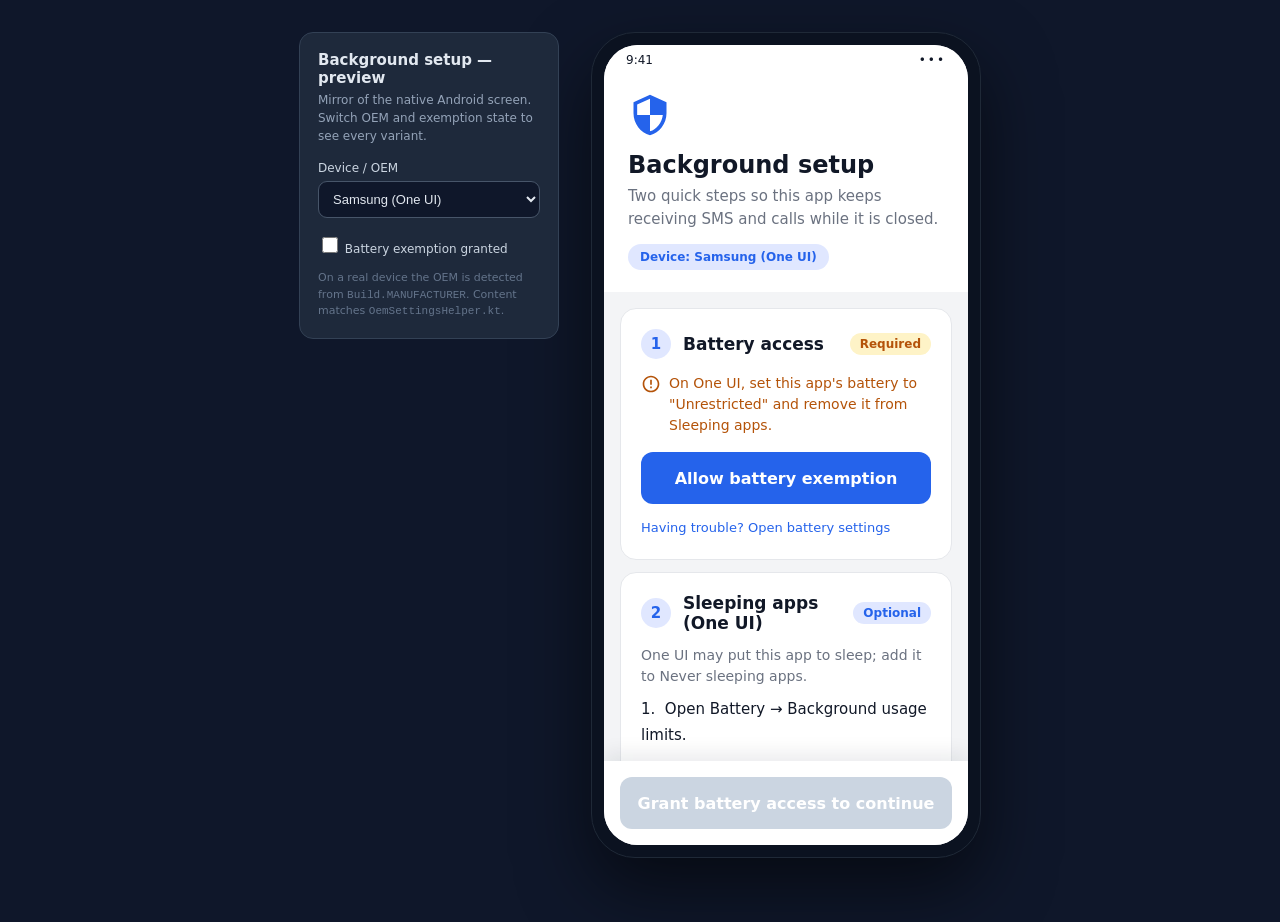
==== docs/oem-guide-preview.html @ 84d84517 "Android: redesign OEM background-setup screen and make it OEM-specific - New card-based UI with head" ====
<!doctype html>
<html lang="en">
<head>
<meta charset="utf-8" />
<meta name="viewport" content="width=device-width, initial-scale=1" />
<title>Background setup — UI preview</title>
<style>
  :root {
    --bg_app: #F3F4F6;
    --surface: #FFFFFF;
    --border: #E5E7EB;
    --brand: #2563EB;
    --brand_soft: #E0E7FF;
    --success: #16A34A;
    --success_soft: #DCFCE7;
    --warning: #B45309;
    --warning_soft: #FEF3C7;
    --disabled: #CBD5E1;
    --text_primary: #111827;
    --text_secondary: #6B7280;
  }
  * { box-sizing: border-box; }
  body {
    margin: 0;
    min-height: 100vh;
    background: #0f172a;
    font-family: Roboto, system-ui, -apple-system, Segoe UI, Helvetica, Arial, sans-serif;
    display: flex;
    align-items: flex-start;
    justify-content: center;
    gap: 32px;
    padding: 32px 24px 64px;
    flex-wrap: wrap;
  }

  /* Controls panel */
  .controls {
    width: 260px;
    color: #e2e8f0;
    background: #1e293b;
    border: 1px solid #334155;
    border-radius: 14px;
    padding: 18px;
    position: sticky;
    top: 32px;
  }
  .controls h1 { font-size: 15px; margin: 0 0 4px; }
  .controls p { font-size: 12px; color: #94a3b8; margin: 0 0 16px; line-height: 1.5; }
  .controls label { display: block; font-size: 12px; color: #cbd5e1; margin-bottom: 6px; }
  .controls select {
    width: 100%; padding: 9px 10px; border-radius: 9px;
    border: 1px solid #475569; background: #0f172a; color: #e2e8f0; font-size: 13px;
  }
  .toggle { display: flex; align-items: center; gap: 9px; margin-top: 16px; cursor: pointer; font-size: 13px; color: #e2e8f0; }
  .toggle input { width: 16px; height: 16px; accent-color: #2563EB; }
  .hint { font-size: 11px; color: #64748b; margin-top: 14px; line-height: 1.5; }

  /* Phone frame */
  .phone {
    width: 390px;
    background: #0b1220;
    border-radius: 44px;
    padding: 12px;
    box-shadow: 0 30px 70px rgba(0,0,0,.55);
    border: 1px solid #1f2937;
  }
  .screen {
    background: var(--bg_app);
    border-radius: 34px;
    overflow: hidden;
    height: 800px;
    display: flex;
    flex-direction: column;
    position: relative;
  }
  .statusbar {
    height: 30px; flex: 0 0 auto;
    display: flex; align-items: center; justify-content: space-between;
    padding: 0 22px; font-size: 12px; color: var(--text_primary);
    background: var(--surface);
  }
  .statusbar .dots { letter-spacing: 2px; }

  header {
    background: var(--surface);
    padding: 18px 24px 22px;
    flex: 0 0 auto;
  }
  header .shield { width: 44px; height: 44px; display: block; }
  header h2 { margin: 14px 0 0; font-size: 24px; color: var(--text_primary); }
  header .sub { margin: 6px 0 0; font-size: 15px; line-height: 1.5; color: var(--text_secondary); }
  header .device-chip {
    display: inline-block; margin-top: 14px;
    background: var(--brand_soft); color: var(--brand);
    font-size: 12px; font-weight: 700;
    padding: 6px 12px; border-radius: 20px;
  }

  main { flex: 1 1 auto; overflow-y: auto; padding: 16px; }
  main::-webkit-scrollbar { width: 0; }

  .card {
    background: var(--surface);
    border: 1px solid var(--border);
    border-radius: 16px;
    padding: 20px;
  }
  .card + .card { margin-top: 12px; }

  .card-head { display: flex; align-items: center; gap: 12px; }
  .badge {
    width: 30px; height: 30px; flex: 0 0 auto; border-radius: 50%;
    background: var(--brand_soft); color: var(--brand);
    display: flex; align-items: center; justify-content: center;
    font-size: 15px; font-weight: 700;
  }
  .card-title { flex: 1 1 auto; font-size: 17px; font-weight: 700; color: var(--text_primary); }
  .chip {
    font-size: 12px; font-weight: 700; padding: 4px 10px; border-radius: 20px; white-space: nowrap;
  }
  .chip.required { background: var(--warning_soft); color: var(--warning); }
  .chip.granted { background: var(--success_soft); color: var(--success); }
  .chip.optional { background: var(--brand_soft); color: var(--brand); }

  .status-row { display: flex; gap: 8px; margin-top: 14px; align-items: flex-start; }
  .status-row svg { width: 20px; height: 20px; flex: 0 0 auto; margin-top: 1px; }
  .status-text { font-size: 14px; line-height: 1.5; }
  .status-text.required { color: var(--warning); }
  .status-text.granted { color: var(--success); }

  .btn {
    width: 100%; height: 52px; border-radius: 12px; border: none;
    font-size: 16px; font-weight: 700; cursor: pointer; margin-top: 16px;
    font-family: inherit;
  }
  .btn.primary { background: var(--brand); color: #fff; }
  .btn.primary:disabled { background: var(--disabled); cursor: not-allowed; }
  .btn.secondary { background: var(--surface); color: var(--brand); border: 1.5px solid var(--brand); }

  .link { display: inline-block; margin-top: 12px; padding: 4px 0; font-size: 13px; color: var(--brand); text-decoration: none; }

  .step2-body { margin: 12px 0 0; font-size: 14px; line-height: 1.5; color: var(--text_secondary); }
  .steps { margin: 10px 0 0; font-size: 15px; line-height: 1.7; color: var(--text_primary); }
  .steps div + div { margin-top: 10px; }

  .footnote { margin: 16px 4px 0; font-size: 13px; line-height: 1.5; color: var(--text_secondary); }

  footer {
    flex: 0 0 auto; background: var(--surface); padding: 16px;
    box-shadow: 0 -8px 18px rgba(15,23,42,.08);
  }
  footer .btn { margin-top: 0; }

  .svg-hidden { display: none; }
</style>
</head>
<body>

<div class="controls">
  <h1>Background setup — preview</h1>
  <p>Mirror of the native Android screen. Switch OEM and exemption state to see every variant.</p>
  <label for="oem">Device / OEM</label>
  <select id="oem"></select>
  <label class="toggle"><input type="checkbox" id="granted" /> Battery exemption granted</label>
  <div class="hint">On a real device the OEM is detected from <code>Build.MANUFACTURER</code>. Content matches <code>OemSettingsHelper.kt</code>.</div>
</div>

<div class="phone">
  <div class="screen">
    <div class="statusbar"><span>9:41</span><span class="dots">•••</span></div>

    <header>
      <svg class="shield" viewBox="0 0 24 24" fill="#2563EB" aria-hidden="true">
        <path d="M12,1L3,5v6c0,5.55 3.84,10.74 9,12 5.16,-1.26 9,-6.45 9,-12V5l-9,-4zM12,11.99h7c-0.53,4.12 -3.28,7.79 -7,8.94V12H5V6.3l7,-3.11v8.8z"/>
      </svg>
      <h2>Background setup</h2>
      <p class="sub">Two quick steps so this app keeps receiving SMS and calls while it is closed.</p>
      <span class="device-chip" id="deviceChip">Device: Android</span>
    </header>

    <main>
      <!-- Step 1 -->
      <section class="card">
        <div class="card-head">
          <div class="badge">1</div>
          <div class="card-title">Battery access</div>
          <div class="chip required" id="chip1">Required</div>
        </div>
        <div class="status-row">
          <svg id="iconError" viewBox="0 0 24 24" fill="#B45309" aria-hidden="true">
            <path d="M11,15h2v2h-2zM11,7h2v6h-2zM11.99,2C6.47,2 2,6.48 2,12s4.47,10 9.99,10C17.52,22 22,17.52 22,12S17.52,2 11.99,2zM12,20c-4.42,0 -8,-3.58 -8,-8s3.58,-8 8,-8 8,3.58 8,8 -3.58,8 -8,8z"/>
          </svg>
          <svg id="iconCheck" class="svg-hidden" viewBox="0 0 24 24" fill="#16A34A" aria-hidden="true">
            <path d="M12,2C6.48,2 2,6.48 2,12s4.48,10 10,10 10,-4.48 10,-10S17.52,2 12,2zM10,17l-5,-5 1.41,-1.41L10,14.17l7.59,-7.59L19,8l-9,9z"/>
          </svg>
          <div class="status-text required" id="status1">Set this app's battery usage to "Unrestricted" or "Don't optimize".</div>
        </div>
        <button class="btn primary" id="grantBtn">Allow battery exemption</button>
        <a class="link" id="troubleLink" href="#" onclick="return false">Having trouble? Open battery settings</a>
      </section>

      <!-- Step 2 -->
      <section class="card">
        <div class="card-head">
          <div class="badge">2</div>
          <div class="card-title" id="step2Title">Autostart</div>
          <div class="chip optional">Optional</div>
        </div>
        <p class="step2-body" id="step2Body">Some devices need an Autostart or Startup manager entry.</p>
        <div class="steps" id="steps"></div>
        <button class="btn secondary" id="autostartBtn">Open autostart settings</button>
      </section>

      <p class="footnote">You can change these permissions anytime in your phone settings.</p>
    </main>

    <footer>
      <button class="btn primary" id="continueBtn" disabled>Grant battery access to continue</button>
    </footer>
  </div>
</div>

<script>
const GUIDES = {
  xiaomi: {
    name: "Xiaomi / Redmi / POCO (MIUI)",
    batteryHint: "On MIUI, set this app to \"No restrictions\" under Battery → App battery saver.",
    autostartTitle: "Autostart (MIUI Security)",
    autostartHint: "MIUI blocks background apps unless Autostart is enabled in the Security app.",
    steps: [
      "Open Security → Permissions → Autostart and enable this app.",
      "In Battery → App battery saver, choose \"No restrictions\".",
      "In Recents, lock this app's card so it isn't cleared."
    ]
  },
  huawei: {
    name: "Huawei / Honor (EMUI)",
    batteryHint: "On EMUI, turn off \"Manage automatically\" in Battery → App launch for this app.",
    autostartTitle: "App launch (EMUI)",
    autostartHint: "EMUI needs App launch and Run in background enabled for background apps.",
    steps: [
      "Open App launch and turn off \"Manage automatically\".",
      "Enable Auto-launch, Secondary launch and Run in background.",
      "Disable \"Power-intensive prompt\" in Battery settings."
    ]
  },
  oppo: {
    name: "OPPO / Realme (ColorOS)",
    batteryHint: "On ColorOS, allow background running for this app in Battery settings.",
    autostartTitle: "Startup manager (ColorOS)",
    autostartHint: "ColorOS needs Auto-start and background running enabled.",
    steps: [
      "Open Startup manager and allow this app to auto-start.",
      "In Battery → this app, enable \"Allow background running\".",
      "Lock this app in Recents."
    ]
  },
  vivo: {
    name: "Vivo / iQOO",
    batteryHint: "On Vivo, allow background power consumption for this app.",
    autostartTitle: "Autostart (Vivo)",
    autostartHint: "Vivo needs Autostart and background power enabled.",
    steps: [
      "Enable Autostart for this app.",
      "In Battery → Background power consumption management, allow this app.",
      "Turn off high background power warnings."
    ]
  },
  samsung: {
    name: "Samsung (One UI)",
    batteryHint: "On One UI, set this app's battery to \"Unrestricted\" and remove it from Sleeping apps.",
    autostartTitle: "Sleeping apps (One UI)",
    autostartHint: "One UI may put this app to sleep; add it to Never sleeping apps.",
    steps: [
      "Open Battery → Background usage limits.",
      "Remove this app from \"Sleeping apps\" and add it to \"Never sleeping apps\".",
      "In Apps → this app → Battery, choose \"Unrestricted\"."
    ]
  },
  oneplus: {
    name: "OnePlus (OxygenOS)",
    batteryHint: "On OxygenOS, set battery optimization to \"Don't optimize\" for this app.",
    autostartTitle: "Auto-launch (OxygenOS)",
    autostartHint: "OxygenOS needs Auto-launch enabled for background apps.",
    steps: [
      "Enable Auto-launch for this app.",
      "In Battery optimization, choose \"Don't optimize\".",
      "Allow background activity."
    ]
  },
  asus: {
    name: "ASUS",
    batteryHint: "On ASUS, disable deep sleep and allow background activity.",
    autostartTitle: "Auto-start Manager (ASUS)",
    autostartHint: "ASUS needs Auto-start and no deep sleep for background apps.",
    steps: [
      "Open Auto-start Manager and allow this app.",
      "In Power saver, allow background activity.",
      "Disable \"deep sleep\" for this app."
    ]
  },
  letv: {
    name: "LeEco / Letv",
    batteryHint: "Allow this app to run in the background in battery settings.",
    autostartTitle: "Auto-boot management (LeTV)",
    autostartHint: "LeTV needs Auto-boot enabled for background apps.",
    steps: [
      "Open Auto-boot management and allow this app.",
      "Allow background running in battery settings."
    ]
  },
  generic: {
    name: "Android",
    batteryHint: "Set this app's battery usage to \"Unrestricted\" or \"Don't optimize\".",
    autostartTitle: "Autostart",
    autostartHint: "Some devices need an Autostart or Startup manager entry.",
    steps: [
      "Open App info → Battery and choose \"Unrestricted\".",
      "Allow background activity if shown.",
      "Enable this app in any Autostart or Startup manager."
    ]
  }
};

const ALLOWED = "Battery optimization is off. This app can keep running in the background.";

const oemSelect = document.getElementById('oem');
Object.entries(GUIDES).forEach(([key, g]) => {
  const o = document.createElement('option');
  o.value = key; o.textContent = g.name;
  oemSelect.appendChild(o);
});
oemSelect.value = 'samsung';

const els = {
  deviceChip: document.getElementById('deviceChip'),
  chip1: document.getElementById('chip1'),
  iconError: document.getElementById('iconError'),
  iconCheck: document.getElementById('iconCheck'),
  status1: document.getElementById('status1'),
  grantBtn: document.getElementById('grantBtn'),
  troubleLink: document.getElementById('troubleLink'),
  step2Title: document.getElementById('step2Title'),
  step2Body: document.getElementById('step2Body'),
  steps: document.getElementById('steps'),
  continueBtn: document.getElementById('continueBtn'),
};

function render() {
  const g = GUIDES[oemSelect.value];
  const granted = document.getElementById('granted').checked;

  els.deviceChip.textContent = 'Device: ' + g.name;
  els.step2Title.textContent = g.autostartTitle;
  els.step2Body.textContent = g.autostartHint;
  els.steps.innerHTML = g.steps
    .map((s, i) => `<div>${i + 1}.&nbsp;&nbsp;${s}</div>`)
    .join('');

  if (granted) {
    els.chip1.textContent = 'Granted ✓';
    els.chip1.className = 'chip granted';
    els.status1.textContent = ALLOWED;
    els.status1.className = 'status-text granted';
    els.iconError.classList.add('svg-hidden');
    els.iconCheck.classList.remove('svg-hidden');
    els.grantBtn.style.display = 'none';
    els.troubleLink.style.display = 'none';
    els.continueBtn.disabled = false;
    els.continueBtn.textContent = 'Continue';
  } else {
    els.chip1.textContent = 'Required';
    els.chip1.className = 'chip required';
    els.status1.textContent = g.batteryHint;
    els.status1.className = 'status-text required';
    els.iconError.classList.remove('svg-hidden');
    els.iconCheck.classList.add('svg-hidden');
    els.grantBtn.style.display = 'block';
    els.troubleLink.style.display = 'inline-block';
    els.continueBtn.disabled = true;
    els.continueBtn.textContent = 'Grant battery access to continue';
  }
}

oemSelect.addEventListener('change', render);
document.getElementById('granted').addEventListener('change', render);
render();
</script>
</body>
</html>
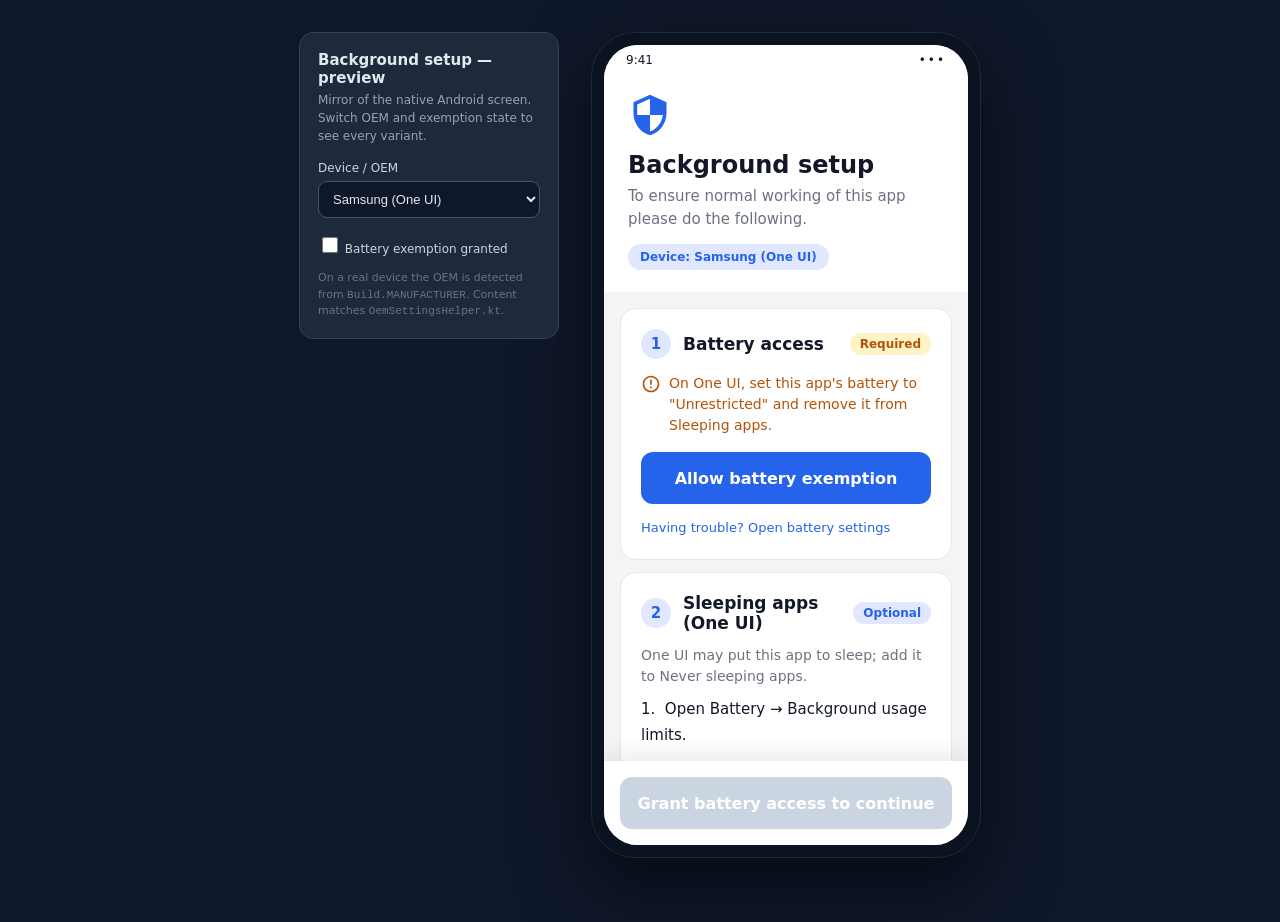
==== commit 87a9597a: "Android: reword background-setup subtitle" ====
--- a/docs/oem-guide-preview.html
+++ b/docs/oem-guide-preview.html
@@ -174,7 +174,7 @@
         <path d="M12,1L3,5v6c0,5.55 3.84,10.74 9,12 5.16,-1.26 9,-6.45 9,-12V5l-9,-4zM12,11.99h7c-0.53,4.12 -3.28,7.79 -7,8.94V12H5V6.3l7,-3.11v8.8z"/>
       </svg>
       <h2>Background setup</h2>
-      <p class="sub">Two quick steps so this app keeps receiving SMS and calls while it is closed.</p>
+      <p class="sub">To ensure normal working of this app please do the following.</p>
       <span class="device-chip" id="deviceChip">Device: Android</span>
     </header>
 
